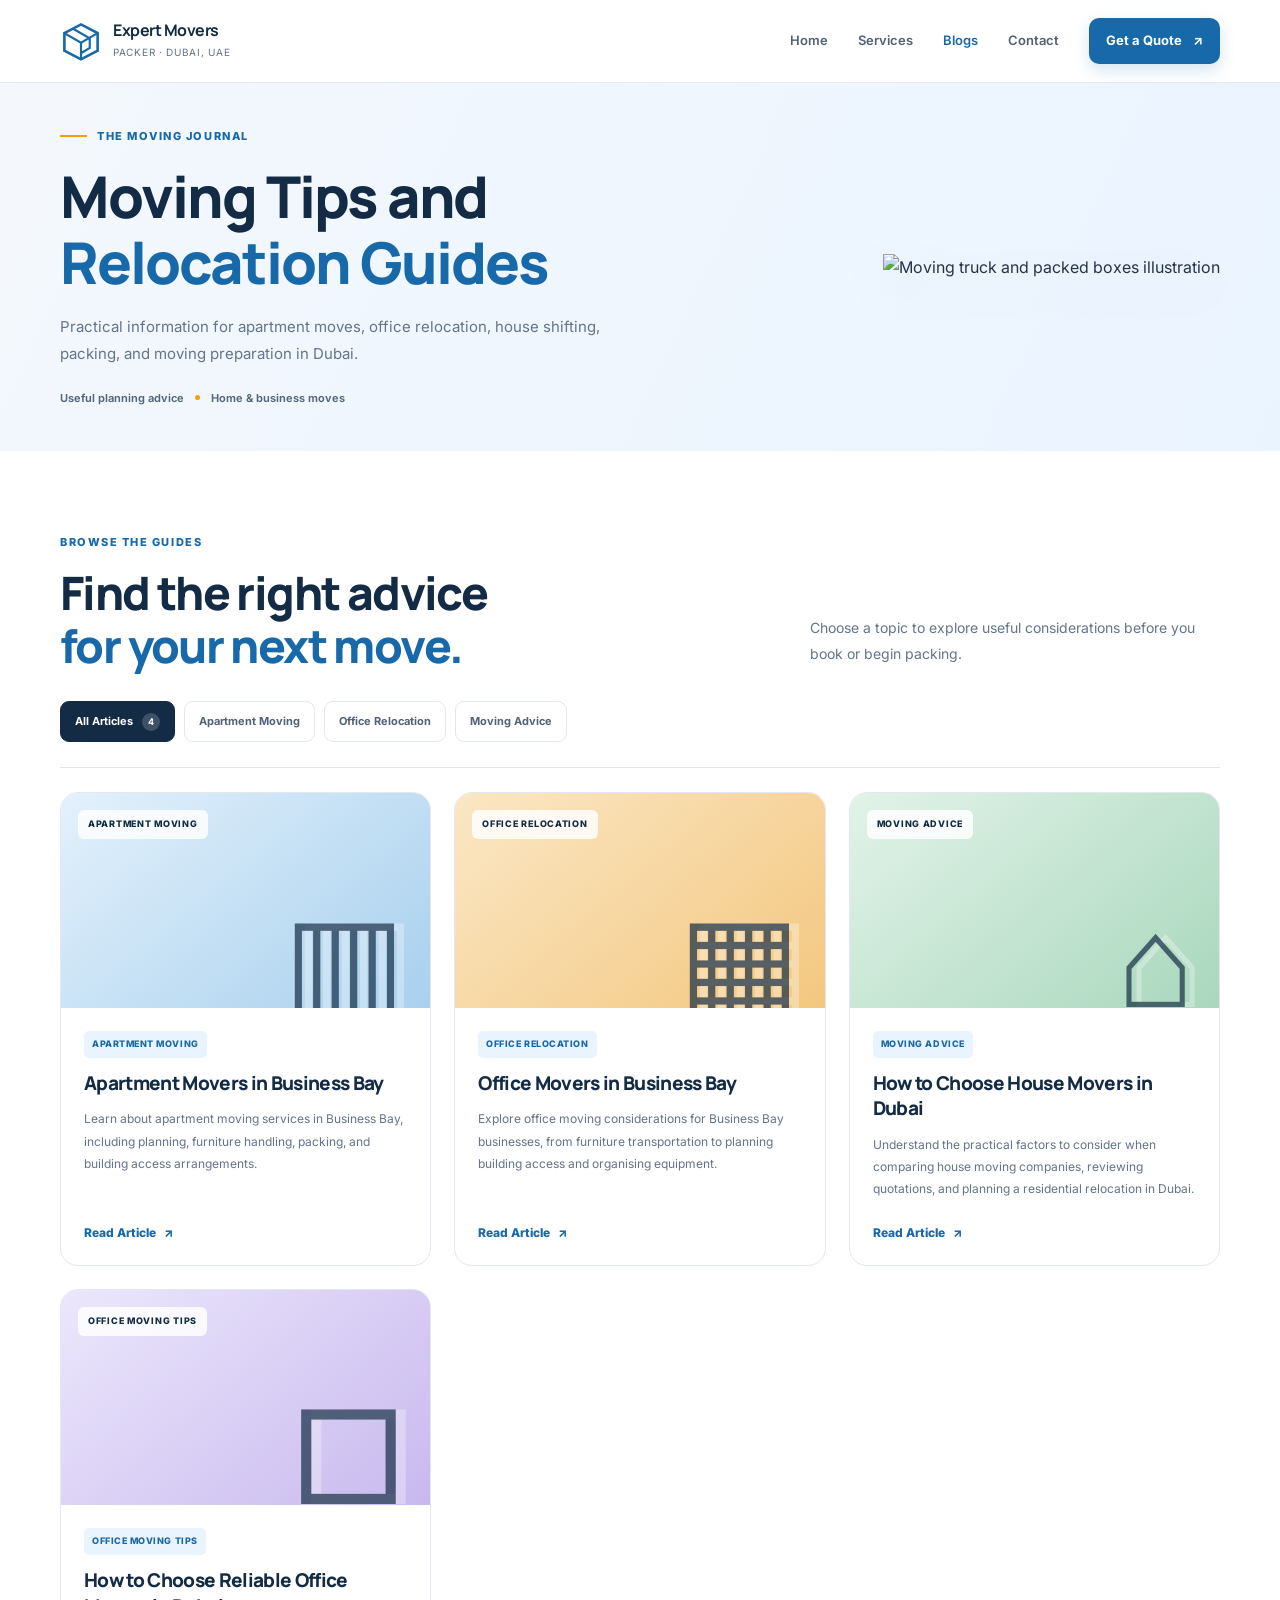
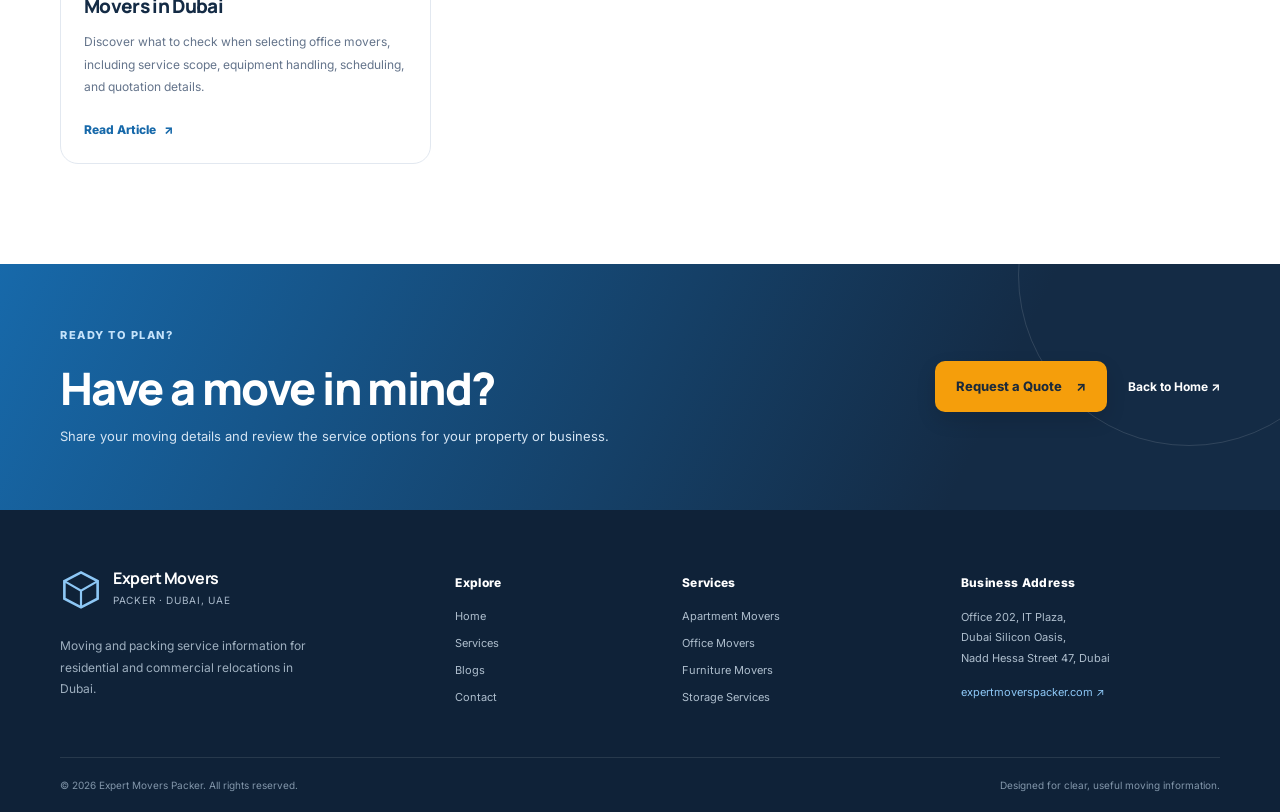
==== blogs.html @ 343cd15a "Add files via upload" ====
<!doctype html>
<html lang="en">
<head>
  <meta charset="utf-8">
  <meta name="viewport" content="width=device-width, initial-scale=1">
  <meta name="description" content="Read moving tips and relocation guides from Expert Movers Packer, covering apartment moves, office relocation, house movers, and planning in Dubai.">
  <meta name="theme-color" content="#142B45">
  <meta property="og:type" content="website">
  <meta property="og:title" content="Moving Tips and Relocation Guides | Expert Movers Packer">
  <meta property="og:description" content="Practical moving and relocation guides for homes, apartments, and offices in Dubai.">
  <title>Moving Tips and Relocation Guides | Expert Movers Packer</title>
  <link rel="stylesheet" href="style.css">
  <script src="script.js" defer></script>
</head>
<body>
  <a class="skip-link" href="#main">Skip to content</a>
  <header class="site-header"><div class="container header-inner">
    <a class="brand" href="index.html" aria-label="Expert Movers Packer home"><span class="brand-mark" aria-hidden="true"><svg viewBox="0 0 48 48"><path d="M5 15 24 5l19 10v20L24 45 5 35Z" fill="none" stroke="currentColor" stroke-width="3"/><path d="M5 15l19 11 19-11M24 26v19M15 10l19 11v11l-10 6" fill="none" stroke="currentColor" stroke-width="2.5"/></svg></span><span><strong>Expert Movers</strong><small>Packer · Dubai, UAE</small></span></a>
    <button class="menu-toggle" type="button" aria-expanded="false" aria-controls="primary-nav" aria-label="Open navigation"><span></span><span></span><span></span></button>
    <nav class="primary-nav" id="primary-nav" aria-label="Main navigation"><a href="index.html">Home</a><a href="index.html#services">Services</a><a class="active" href="blogs.html" aria-current="page">Blogs</a><a href="index.html#contact">Contact</a><a class="nav-cta" href="https://expertmoverspacker.com/movers-business-bay/">Get a Quote <span aria-hidden="true">↗</span></a></nav>
  </div></header>
  <main id="main">
    <section class="blog-hero"><div class="container blog-hero-inner"><div><p class="eyebrow"><span class="eyebrow-line"></span> THE MOVING JOURNAL</p><h1>Moving Tips and<br><span>Relocation Guides</span></h1><p>Practical information for apartment moves, office relocation, house shifting, packing, and moving preparation in Dubai.</p><div class="blog-hero-meta"><span>Useful planning advice</span><span class="meta-dot"></span><span>Home & business moves</span></div></div><div class="blog-hero-art"><img src="assets/moving-illustration.svg" alt="Moving truck and packed boxes illustration"></div></div></section>
    <section class="section-space blog-listing"><div class="container"><div class="section-heading split-heading blog-list-heading"><div><p class="eyebrow">BROWSE THE GUIDES</p><h2>Find the right advice<br><span>for your next move.</span></h2></div><p>Choose a topic to explore useful considerations before you book or begin packing.</p></div>
      <div class="filter-bar" role="group" aria-label="Filter articles by category"><button class="filter-button active" type="button" data-filter="all" aria-pressed="true">All Articles <span>4</span></button><button class="filter-button" type="button" data-filter="apartment" aria-pressed="false">Apartment Moving</button><button class="filter-button" type="button" data-filter="office" aria-pressed="false">Office Relocation</button><button class="filter-button" type="button" data-filter="advice" aria-pressed="false">Moving Advice</button></div>
      <div class="blog-grid" id="blog-grid">
        <article class="blog-card" data-category="apartment"><a class="blog-card-image image-apartment" href="https://expertmoverspacker.com/apartment-movers-in-business-bay/" aria-label="Read Apartment Movers in Business Bay"><span class="image-label">APARTMENT MOVING</span><span class="mini-building" aria-hidden="true">▥</span></a><div class="blog-card-body"><span class="category-label">Apartment Moving</span><h2><a href="https://expertmoverspacker.com/apartment-movers-in-business-bay/">Apartment Movers in Business Bay</a></h2><p>Learn about apartment moving services in Business Bay, including planning, furniture handling, packing, and building access arrangements.</p><a class="text-link" href="https://expertmoverspacker.com/apartment-movers-in-business-bay/">Read Article <span aria-hidden="true">↗</span></a></div></article>
        <article class="blog-card" data-category="office"><a class="blog-card-image image-office" href="https://expertmoverspacker.com/office-movers-in-business-bay/" aria-label="Read Office Movers in Business Bay"><span class="image-label">OFFICE RELOCATION</span><span class="mini-building" aria-hidden="true">▦</span></a><div class="blog-card-body"><span class="category-label">Office Relocation</span><h2><a href="https://expertmoverspacker.com/office-movers-in-business-bay/">Office Movers in Business Bay</a></h2><p>Explore office moving considerations for Business Bay businesses, from furniture transportation to planning building access and organising equipment.</p><a class="text-link" href="https://expertmoverspacker.com/office-movers-in-business-bay/">Read Article <span aria-hidden="true">↗</span></a></div></article>
        <article class="blog-card" data-category="advice"><a class="blog-card-image image-house" href="https://expertmoverspacker.com/how-to-choose-house-movers-in-dubai/" aria-label="Read How to Choose House Movers in Dubai"><span class="image-label">MOVING ADVICE</span><span class="mini-building" aria-hidden="true">⌂</span></a><div class="blog-card-body"><span class="category-label">Moving Advice</span><h2><a href="https://expertmoverspacker.com/how-to-choose-house-movers-in-dubai/">How to Choose House Movers in Dubai</a></h2><p>Understand the practical factors to consider when comparing house moving companies, reviewing quotations, and planning a residential relocation in Dubai.</p><a class="text-link" href="https://expertmoverspacker.com/how-to-choose-house-movers-in-dubai/">Read Article <span aria-hidden="true">↗</span></a></div></article>
        <article class="blog-card" data-category="office"><a class="blog-card-image image-packing" href="https://expertmoverspacker.com/how-to-choose-reliable-office-movers-in-dubai/" aria-label="Read How to Choose Reliable Office Movers in Dubai"><span class="image-label">OFFICE MOVING TIPS</span><span class="mini-building" aria-hidden="true">□</span></a><div class="blog-card-body"><span class="category-label">Office Moving Tips</span><h2><a href="https://expertmoverspacker.com/how-to-choose-reliable-office-movers-in-dubai/">How to Choose Reliable Office Movers in Dubai</a></h2><p>Discover what to check when selecting office movers, including service scope, equipment handling, scheduling, and quotation details.</p><a class="text-link" href="https://expertmoverspacker.com/how-to-choose-reliable-office-movers-in-dubai/">Read Article <span aria-hidden="true">↗</span></a></div></article>
      </div>
      <p class="filter-empty" id="filter-empty" hidden>No articles are available in this category yet.</p>
    </div></section>
    <section class="cta-section"><div class="container cta-inner"><div><p class="eyebrow eyebrow-light">READY TO PLAN?</p><h2>Have a move in mind?</h2><p>Share your moving details and review the service options for your property or business.</p></div><div class="cta-actions"><a class="button button-orange" href="https://expertmoverspacker.com/movers-business-bay/">Request a Quote <span aria-hidden="true">↗</span></a><a class="cta-secondary-link" href="index.html">Back to Home <span aria-hidden="true">↗</span></a></div></div></section>
  </main>
  <footer class="site-footer"><div class="container footer-grid"><div class="footer-about"><a class="brand brand-footer" href="index.html"><span class="brand-mark" aria-hidden="true"><svg viewBox="0 0 48 48"><path d="M5 15 24 5l19 10v20L24 45 5 35Z" fill="none" stroke="currentColor" stroke-width="3"/><path d="M5 15l19 11 19-11M24 26v19" fill="none" stroke="currentColor" stroke-width="2.5"/></svg></span><span><strong>Expert Movers</strong><small>Packer · Dubai, UAE</small></span></a><p>Moving and packing service information for residential and commercial relocations in Dubai.</p></div><div><h2>Explore</h2><a href="index.html">Home</a><a href="index.html#services">Services</a><a href="blogs.html" aria-current="page">Blogs</a><a href="index.html#contact">Contact</a></div><div><h2>Services</h2><a href="https://expertmoverspacker.com/apartment-movers-in-business-bay/">Apartment Movers</a><a href="https://expertmoverspacker.com/office-movers-in-business-bay/">Office Movers</a><a href="https://expertmoverspacker.com/furniture-movers-dubai/">Furniture Movers</a><a href="https://expertmoverspacker.com/storage-services-dubai/">Storage Services</a></div><div><h2>Business Address</h2><address>Office 202, IT Plaza,<br>Dubai Silicon Oasis,<br>Nadd Hessa Street 47, Dubai</address><a class="footer-main-link" href="https://expertmoverspacker.com/">expertmoverspacker.com ↗</a></div></div><div class="container footer-bottom"><span>© <span id="current-year">2026</span> Expert Movers Packer. All rights reserved.</span><span>Designed for clear, useful moving information.</span></div></footer>
</body>
</html>
---- style.css ----
@import url('https://fonts.googleapis.com/css2?family=Inter:wght@400;500;600;700;800&family=Manrope:wght@400;500;600;700;800&display=swap');
:root{--navy:#142B45;--blue:#1769AA;--orange:#F59E0B;--white:#fff;--light:#F5F8FC;--text:#253347;--muted:#64748B;--border:#E2E8F0;--shadow:0 18px 48px rgba(20,43,69,.08);--radius:20px;--font:'Inter',Arial,sans-serif;--display:'Manrope','Inter',Arial,sans-serif}
*{box-sizing:border-box}html{scroll-behavior:smooth;scroll-padding-top:95px}body{margin:0;color:var(--text);font-family:var(--font);font-size:16px;line-height:1.65;-webkit-font-smoothing:antialiased}body.menu-open{overflow:hidden}a{color:inherit;text-decoration:none}button{font:inherit}img,svg{max-width:100%;display:block}p,h1,h2,h3{margin-top:0}h1,h2,h3{font-family:var(--display);color:var(--navy);line-height:1.15;letter-spacing:-.035em}h1{font-size:clamp(2.65rem,5.2vw,4.7rem);font-weight:800;margin-bottom:22px}h2{font-size:clamp(2rem,3.6vw,3.1rem);font-weight:800;margin-bottom:18px}h3{font-size:1.25rem;font-weight:750;margin-bottom:12px}.container{width:min(1160px,calc(100% - 48px));margin-inline:auto}.section-space{padding:100px 0}.skip-link{position:absolute;top:-50px;left:16px;background:var(--navy);color:#fff;padding:10px 14px;border-radius:8px;z-index:1000}.skip-link:focus{top:12px}.site-header{position:sticky;top:0;z-index:100;background:rgba(255,255,255,.96);backdrop-filter:blur(14px);border-bottom:1px solid rgba(226,232,240,.9)}.header-inner{height:82px;display:flex;align-items:center;justify-content:space-between;gap:30px}.brand{display:inline-flex;align-items:center;gap:11px;flex-shrink:0}.brand-mark{width:42px;height:42px;display:grid;place-items:center;color:var(--blue)}.brand-mark svg{width:100%;height:100%}.brand strong,.brand small{display:block}.brand strong{font-family:var(--display);font-size:16px;line-height:1.2;letter-spacing:-.03em;color:var(--navy)}.brand small{font-size:10px;color:var(--muted);letter-spacing:.07em;text-transform:uppercase;margin-top:4px}.primary-nav{display:flex;align-items:center;gap:30px}.primary-nav>a:not(.nav-cta){font-size:13px;font-weight:600;color:#526176;transition:color .2s}.primary-nav>a:hover,.primary-nav>a.active{color:var(--blue)}.nav-cta{background:var(--blue);color:#fff;padding:12px 17px;border-radius:10px;font-size:13px;font-weight:700;box-shadow:0 6px 16px rgba(23,105,170,.18);transition:transform .2s,background .2s}.nav-cta:hover{background:var(--navy);transform:translateY(-2px)}.nav-cta span,.button span,.text-link span{margin-left:8px}.menu-toggle{display:none;border:1px solid var(--border);background:#fff;border-radius:10px;width:44px;height:42px;padding:10px;cursor:pointer}.menu-toggle span{display:block;width:21px;height:2px;margin:4px auto;background:var(--navy);transition:transform .2s,opacity .2s}
.hero{padding-top:80px;padding-bottom:76px;background:radial-gradient(ellipse at 86% 25%,rgba(23,105,170,.08),transparent 36%),linear-gradient(180deg,#fff 0%,#F8FBFF 100%);overflow:hidden}.hero-grid{display:grid;grid-template-columns:1.05fr .95fr;align-items:center;gap:65px}.eyebrow{font-size:11px;letter-spacing:.14em;font-weight:800;color:var(--blue);margin-bottom:18px;display:flex;align-items:center;gap:10px}.eyebrow-line{width:27px;height:2px;background:var(--orange);display:inline-block}.hero h1 span,.section-heading h2 span,.why-intro h2 span,.blog-hero h1 span{color:var(--blue)}.hero-lead{max-width:555px;color:var(--muted);font-size:17px;line-height:1.8;margin-bottom:28px}.hero-actions{display:flex;flex-wrap:wrap;gap:12px}.button{display:inline-flex;align-items:center;justify-content:center;gap:6px;padding:14px 20px;border-radius:10px;font-size:13px;font-weight:750;transition:transform .2s,box-shadow .2s,background .2s;border:1px solid transparent;min-height:49px}.button:hover{transform:translateY(-2px)}.button-primary{background:var(--blue);color:#fff;box-shadow:0 8px 18px rgba(23,105,170,.2)}.button-primary:hover{background:var(--navy)}.button-secondary{background:#fff;border-color:var(--border);color:var(--navy)}.button-secondary:hover{border-color:#AFC9E4;box-shadow:var(--shadow)}.hero-proof{display:flex;gap:22px;margin-top:43px;flex-wrap:wrap}.hero-proof>div{display:flex;align-items:center;gap:10px}.proof-icon{width:38px;height:38px;border-radius:11px;background:#EAF4FF;color:var(--blue);display:grid;place-items:center;font-size:20px}.hero-proof strong,.hero-proof small{display:block}.hero-proof strong{font-size:11px;color:var(--navy)}.hero-proof small{font-size:10px;color:var(--muted);margin-top:2px}.hero-art-wrap{position:relative;min-width:0;padding:14px 4px 20px 12px}.hero-art-card{background:#fff;padding:14px;border:1px solid #E8EFF7;border-radius:28px;box-shadow:0 28px 70px rgba(20,43,69,.12);transform:rotate(1deg)}.hero-art-card>img{width:100%;border-radius:18px}.art-note{display:flex;align-items:center;gap:12px;padding:16px 14px 9px}.note-check{width:34px;height:34px;display:grid;place-items:center;background:#E7F7EF;color:#27865C;border-radius:50%;font-weight:800}.art-note strong,.art-note small{display:block}.art-note strong{font-size:12px;color:var(--navy)}.art-note small{font-size:11px;color:var(--muted);margin-top:3px}.floating-tag{position:absolute;z-index:2;background:#fff;border:1px solid var(--border);border-radius:12px;padding:11px 14px;box-shadow:0 12px 30px rgba(20,43,69,.12);font-size:11px;font-weight:700;color:var(--navy);display:flex;align-items:center;gap:8px}.tag-top{top:42px;right:-12px}.tag-bottom{bottom:55px;left:-15px}.tag-dot{width:8px;height:8px;border-radius:50%;background:#38A878}.tag-symbol{background:#FFF1D6;color:#B86A00;width:22px;height:22px;display:grid;place-items:center;border-radius:6px}.trust-strip{border-block:1px solid var(--border);background:#fff}.trust-grid{display:grid;grid-template-columns:repeat(4,1fr);padding:19px 0;gap:15px}.trust-grid p{margin:0;display:flex;align-items:center;gap:10px;font-size:12px;font-weight:650;color:var(--navy)}.trust-grid p span{font-size:10px;color:var(--blue);font-weight:800;letter-spacing:.08em}
.section-heading{margin-bottom:40px}.split-heading{display:flex;align-items:flex-end;justify-content:space-between;gap:50px}.section-heading .eyebrow{margin-bottom:15px}.section-heading h2{margin-bottom:0}.section-heading>p,.split-heading>p{max-width:410px;color:var(--muted);font-size:14px;line-height:1.85;margin-bottom:5px}.service-grid{display:grid;grid-template-columns:repeat(3,minmax(0,1fr));gap:20px}.service-card{padding:28px 26px 25px;border:1px solid var(--border);border-radius:var(--radius);background:#fff;min-height:272px;transition:transform .25s,border-color .25s,box-shadow .25s}.service-card:hover{transform:translateY(-5px);border-color:#BBD5EC;box-shadow:var(--shadow)}.card-icon{width:49px;height:49px;border-radius:14px;display:grid;place-items:center;font-size:25px;margin-bottom:25px;font-weight:700}.icon-blue{background:#E7F2FC;color:#1769AA}.icon-orange{background:#FFF3DC;color:#C67B06}.icon-purple{background:#F0EAFE;color:#7254B8}.icon-green{background:#E3F6EF;color:#21845E}.service-card h3{font-size:18px;margin-bottom:11px}.service-card p{color:var(--muted);font-size:13px;line-height:1.8;margin-bottom:19px}.text-link{display:inline-flex;align-items:center;color:var(--blue);font-size:12px;font-weight:800;transition:color .2s}.text-link:hover{color:var(--navy)}.why-section{background:var(--navy);color:#fff;position:relative;overflow:hidden}.why-section:before{content:"";position:absolute;width:500px;height:500px;border:1px solid rgba(255,255,255,.07);border-radius:50%;right:-160px;top:-220px}.why-grid{display:grid;grid-template-columns:.82fr 1.18fr;gap:75px;align-items:center;position:relative}.why-intro .eyebrow{color:#A8D3F6}.why-intro h2{color:#fff}.why-intro h2 span{color:#86C4F4}.why-intro>p:not(.eyebrow){font-size:14px;color:#CBD6E3;line-height:1.9;margin:22px 0 27px;max-width:400px}.button-light{background:#fff;color:var(--navy)}.button-light:hover{background:#EAF4FF}.benefit-grid{display:grid;grid-template-columns:repeat(2,minmax(0,1fr));gap:15px}.benefit-card{padding:24px 23px;background:rgba(255,255,255,.06);border:1px solid rgba(255,255,255,.12);border-radius:16px;min-height:190px}.benefit-number{display:inline-block;color:#F6B948;font-size:11px;font-weight:800;letter-spacing:.12em;margin-bottom:20px}.benefit-card h3{color:#fff;font-size:16px;letter-spacing:-.02em}.benefit-card p{color:#C2D0DF;font-size:12px;line-height:1.8;margin-bottom:0}.centered-heading{text-align:center}.centered-heading .eyebrow{justify-content:center}.centered-heading>p:last-child{margin:15px auto 0}.process-grid{display:grid;grid-template-columns:repeat(4,1fr);gap:25px;position:relative}.process-grid:before{content:"";position:absolute;top:23px;left:10%;right:10%;border-top:1px dashed #C9D8E8}.process-step{position:relative;padding-top:60px}.step-number{position:absolute;top:0;left:0;width:46px;height:46px;border-radius:50%;background:#EAF4FF;color:var(--blue);border:5px solid #fff;box-shadow:0 0 0 1px #D7E7F6;display:grid;place-items:center;font-size:11px;font-weight:800;z-index:1}.process-step h3{font-size:16px}.process-step p{font-size:12px;color:var(--muted);line-height:1.8;margin-bottom:0}.blog-preview{background:var(--light)}.all-articles{margin-bottom:9px}.preview-grid{display:grid;grid-template-columns:repeat(3,minmax(0,1fr));gap:22px}.preview-card{background:#fff;border:1px solid var(--border);border-radius:18px;overflow:hidden;transition:transform .25s,box-shadow .25s}.preview-card:hover{transform:translateY(-4px);box-shadow:var(--shadow)}.preview-image,.blog-card-image{position:relative;display:block;overflow:hidden;min-height:190px;aspect-ratio:1.65;background:#DCEBFA}.image-apartment{background:linear-gradient(140deg,#E3F1FC,#A8D0ED)}.image-office{background:linear-gradient(140deg,#FBE7C5,#F3C77F)}.image-house{background:linear-gradient(140deg,#E2F3E8,#A9D7BD)}.image-packing{background:linear-gradient(140deg,#ECE7FC,#C8B9EE)}.image-label{position:absolute;top:17px;left:17px;background:rgba(255,255,255,.84);color:var(--navy);font-size:9px;font-weight:800;letter-spacing:.08em;padding:7px 10px;border-radius:6px}.mini-building{position:absolute;right:24px;bottom:-17px;color:rgba(20,43,69,.7);font-size:130px;font-weight:400;line-height:1;text-shadow:10px 0 rgba(255,255,255,.3)}.preview-content{padding:22px 23px 24px}.preview-content h3{font-size:17px;line-height:1.35}.preview-content h3 a:hover,.blog-card h2 a:hover{color:var(--blue)}.preview-content p{font-size:12px;color:var(--muted);line-height:1.8;margin-bottom:17px}.cta-section{background:linear-gradient(115deg,#1769AA 0%,#142B45 76%);padding:62px 0;color:#fff;position:relative;overflow:hidden}.cta-section:after{content:"";position:absolute;width:340px;height:340px;border:1px solid rgba(255,255,255,.12);border-radius:50%;right:-80px;top:-160px}.cta-inner{display:flex;align-items:center;justify-content:space-between;gap:35px;position:relative;z-index:1}.eyebrow-light{color:#C4E2FA}.cta-inner h2{color:#fff;font-size:clamp(2rem,3.6vw,2.8rem);margin-bottom:13px}.cta-inner p:not(.eyebrow){color:#D4E4F3;font-size:13px;max-width:600px;margin-bottom:0}.cta-actions{display:flex;align-items:center;gap:21px;flex-wrap:wrap;flex-shrink:0}.button-orange{background:var(--orange);color:#1C2A3A;box-shadow:0 8px 20px rgba(0,0,0,.12)}.button-orange:hover{background:#FFBE3D}.cta-secondary-link{color:#fff;font-size:12px;font-weight:700}.site-footer{background:#0F2238;color:#D1DCE8;padding:58px 0 0}.footer-grid{display:grid;grid-template-columns:1.35fr .7fr .9fr 1fr;gap:45px;padding-bottom:45px}.brand-footer .brand-mark{color:#8DC7F5}.brand-footer strong{color:#fff}.brand-footer small{color:#A9B9CA}.footer-about>p{font-size:12px;color:#9EAFBF;line-height:1.8;max-width:265px;margin-top:18px}.footer-grid>div:not(:first-child){display:flex;flex-direction:column;align-items:flex-start;gap:9px}.footer-grid h2{font-family:var(--font);font-size:12px;letter-spacing:.03em;color:#fff;margin:8px 0 8px}.footer-grid a:not(.brand){font-size:11px;color:#AEBECD;transition:color .2s}.footer-grid a:hover{color:#fff}.footer-grid address{font-style:normal;font-size:11px;line-height:1.9;color:#AEBECD}.footer-grid .footer-main-link{margin-top:5px;color:#8DC7F5!important}.footer-bottom{border-top:1px solid rgba(255,255,255,.1);display:flex;justify-content:space-between;gap:15px;padding:19px 0;font-size:10px;color:#8296AA}
/* Blogs page */
.blog-hero{background:linear-gradient(115deg,#F4F8FD,#EAF4FF);overflow:hidden}.blog-hero-inner{min-height:360px;display:grid;grid-template-columns:1.1fr .9fr;align-items:center;gap:60px;padding-top:44px;padding-bottom:44px}.blog-hero h1{font-size:clamp(2.5rem,4.5vw,4rem);margin-bottom:17px}.blog-hero p:not(.eyebrow){color:var(--muted);max-width:570px;font-size:15px;line-height:1.8;margin-bottom:22px}.blog-hero-art{max-width:430px;justify-self:end}.blog-hero-art img{width:100%;filter:drop-shadow(0 16px 25px rgba(20,43,69,.09))}.blog-hero-meta{display:flex;align-items:center;gap:11px;color:#53667C;font-size:11px;font-weight:650}.meta-dot{width:5px;height:5px;background:var(--orange);border-radius:50%}.blog-listing{padding-top:82px}.blog-list-heading{margin-bottom:29px}.filter-bar{display:flex;align-items:center;gap:9px;flex-wrap:wrap;padding-bottom:25px;margin-bottom:8px;border-bottom:1px solid var(--border)}.filter-button{border:1px solid var(--border);background:#fff;color:#536176;border-radius:9px;padding:10px 14px;font-size:11px;font-weight:700;cursor:pointer;transition:background .2s,border-color .2s,color .2s}.filter-button:hover,.filter-button.active{background:var(--navy);border-color:var(--navy);color:#fff}.filter-button span{display:inline-grid;place-items:center;margin-left:6px;width:18px;height:18px;border-radius:50%;background:rgba(255,255,255,.18);font-size:9px}.blog-grid{display:grid;grid-template-columns:repeat(3,minmax(0,1fr));gap:23px;padding-top:16px}.blog-card{border:1px solid var(--border);border-radius:18px;overflow:hidden;background:#fff;display:flex;flex-direction:column;min-width:0;transition:transform .25s,box-shadow .25s,border-color .25s}.blog-card:hover{transform:translateY(-5px);box-shadow:var(--shadow);border-color:#BDD4E9}.blog-card-image{aspect-ratio:1.72;min-height:180px}.blog-card-body{padding:23px;display:flex;flex-direction:column;align-items:flex-start;flex:1}.category-label{display:inline-block;font-size:9px;font-weight:800;letter-spacing:.06em;text-transform:uppercase;color:var(--blue);background:#EAF4FF;border-radius:5px;padding:6px 8px;margin-bottom:13px}.blog-card h2{font-size:19px;line-height:1.35;margin-bottom:12px}.blog-card h2 a{transition:color .2s}.blog-card p{font-size:12px;line-height:1.85;color:var(--muted);margin-bottom:22px}.blog-card .text-link{margin-top:auto}.filter-empty{padding:24px;background:var(--light);border-radius:12px;color:var(--muted);font-size:14px}.blog-card[hidden]{display:none}
:focus-visible{outline:3px solid #F59E0B;outline-offset:4px;border-radius:4px}
@media(max-width:1024px){.container{width:min(100% - 40px,900px)}.primary-nav{gap:19px}.hero-grid{gap:35px}.hero-proof{gap:14px}.hero-proof>div{gap:7px}.proof-icon{width:32px;height:32px}.why-grid{gap:40px}.footer-grid{gap:25px}.service-card{padding:24px 22px}.blog-grid{grid-template-columns:repeat(2,minmax(0,1fr))}.blog-hero-inner{gap:25px}}
@media(max-width:760px){.container{width:calc(100% - 36px)}.section-space{padding:72px 0}.header-inner{height:72px}.brand-mark{width:37px;height:37px}.brand strong{font-size:14px}.menu-toggle{display:block;position:relative;z-index:102}.primary-nav{display:none;position:fixed;inset:72px 0 0;background:#fff;padding:25px 24px 35px;align-items:stretch;gap:0;flex-direction:column;z-index:101;overflow:auto}.primary-nav.is-open{display:flex}.primary-nav>a:not(.nav-cta){padding:16px 3px;border-bottom:1px solid var(--border);font-size:15px}.primary-nav .nav-cta{margin-top:22px;text-align:center;padding:15px}.menu-toggle[aria-expanded="true"] span:nth-child(1){transform:translateY(6px) rotate(45deg)}.menu-toggle[aria-expanded="true"] span:nth-child(2){opacity:0}.menu-toggle[aria-expanded="true"] span:nth-child(3){transform:translateY(-6px) rotate(-45deg)}.hero{padding-top:58px;padding-bottom:54px}.hero-grid{grid-template-columns:1fr;gap:42px}.hero-copy{max-width:620px}.hero h1{font-size:clamp(2.55rem,9vw,4rem)}.hero-lead{font-size:15px}.hero-art-wrap{max-width:530px;width:100%;margin-inline:auto;padding-inline:8px}.tag-top{right:-2px;top:25px}.tag-bottom{left:-2px;bottom:40px}.hero-proof{gap:17px;margin-top:30px}.hero-proof>div{min-width:135px}.trust-grid{grid-template-columns:repeat(2,1fr);gap:16px;padding:20px 0}.split-heading{align-items:flex-start;flex-direction:column;gap:20px}.section-heading>p,.split-heading>p{max-width:580px}.service-grid{grid-template-columns:repeat(2,minmax(0,1fr));gap:14px}.service-card{padding:22px 19px;min-height:unset}.card-icon{margin-bottom:20px}.why-grid{grid-template-columns:1fr;gap:36px}.why-intro>p:not(.eyebrow){max-width:580px}.benefit-card{min-height:160px;padding:21px}.process-grid{grid-template-columns:repeat(2,1fr);gap:28px 22px}.process-grid:before{display:none}.process-step{padding-top:56px}.preview-grid{grid-template-columns:repeat(2,minmax(0,1fr));gap:15px}.preview-image{min-height:155px}.preview-content{padding:19px}.preview-content h3{font-size:15px}.cta-inner{align-items:flex-start;flex-direction:column}.cta-actions{gap:18px}.footer-grid{grid-template-columns:repeat(2,minmax(0,1fr));gap:30px 24px}.blog-hero-inner{grid-template-columns:1fr;gap:12px;padding-top:60px;padding-bottom:48px}.blog-hero-art{width:min(330px,80%);justify-self:center}.blog-hero h1{font-size:clamp(2.45rem,8.5vw,3.5rem)}.blog-listing{padding-top:65px}.blog-list-heading{margin-bottom:24px}.blog-grid{grid-template-columns:repeat(2,minmax(0,1fr));gap:15px}.blog-card-body{padding:18px}.blog-card h2{font-size:17px}.blog-card p{font-size:11px}.blog-card-image{min-height:145px}}
@media(max-width:480px){.container{width:calc(100% - 32px)}.section-space{padding:60px 0}h2{font-size:2rem}.hero{padding-top:45px}.hero h1{font-size:2.55rem}.hero-lead{font-size:14px}.hero-actions{flex-direction:column;align-items:stretch}.hero-actions .button{width:100%}.hero-proof{display:grid;grid-template-columns:1fr 1fr;gap:17px 12px}.hero-proof>div{min-width:0}.floating-tag{font-size:9px;padding:9px 10px}.tag-top{right:-4px}.tag-bottom{left:-4px}.trust-grid p{font-size:10px;gap:7px}.service-grid{grid-template-columns:1fr}.service-card{padding:23px}.card-icon{margin-bottom:17px}.benefit-grid{grid-template-columns:1fr}.benefit-card{min-height:unset}.process-grid{grid-template-columns:1fr;gap:22px}.process-step{padding:5px 0 0 62px;min-height:50px}.step-number{top:0}.preview-grid{grid-template-columns:1fr}.preview-image{aspect-ratio:1.8}.preview-content h3{font-size:17px}.cta-section{padding:52px 0}.cta-actions{align-items:flex-start;flex-direction:column}.footer-grid{grid-template-columns:1fr 1fr;gap:27px 18px}.footer-about{grid-column:1/-1}.footer-bottom{flex-direction:column;gap:5px;font-size:9px}.blog-hero-inner{padding-top:46px}.blog-hero h1{font-size:2.5rem}.blog-hero p:not(.eyebrow){font-size:13px}.blog-hero-art{width:min(260px,80%)}.blog-grid{grid-template-columns:1fr;gap:18px}.blog-card-image{aspect-ratio:1.9;min-height:180px}.blog-card-body{padding:22px}.blog-card h2{font-size:19px}.blog-card p{font-size:12px}.filter-bar{gap:7px}.filter-button{padding:9px 10px;font-size:10px}}
@media(prefers-reduced-motion:reduce){*,*::before,*::after{scroll-behavior:auto!important;transition:none!important;animation:none!important}}
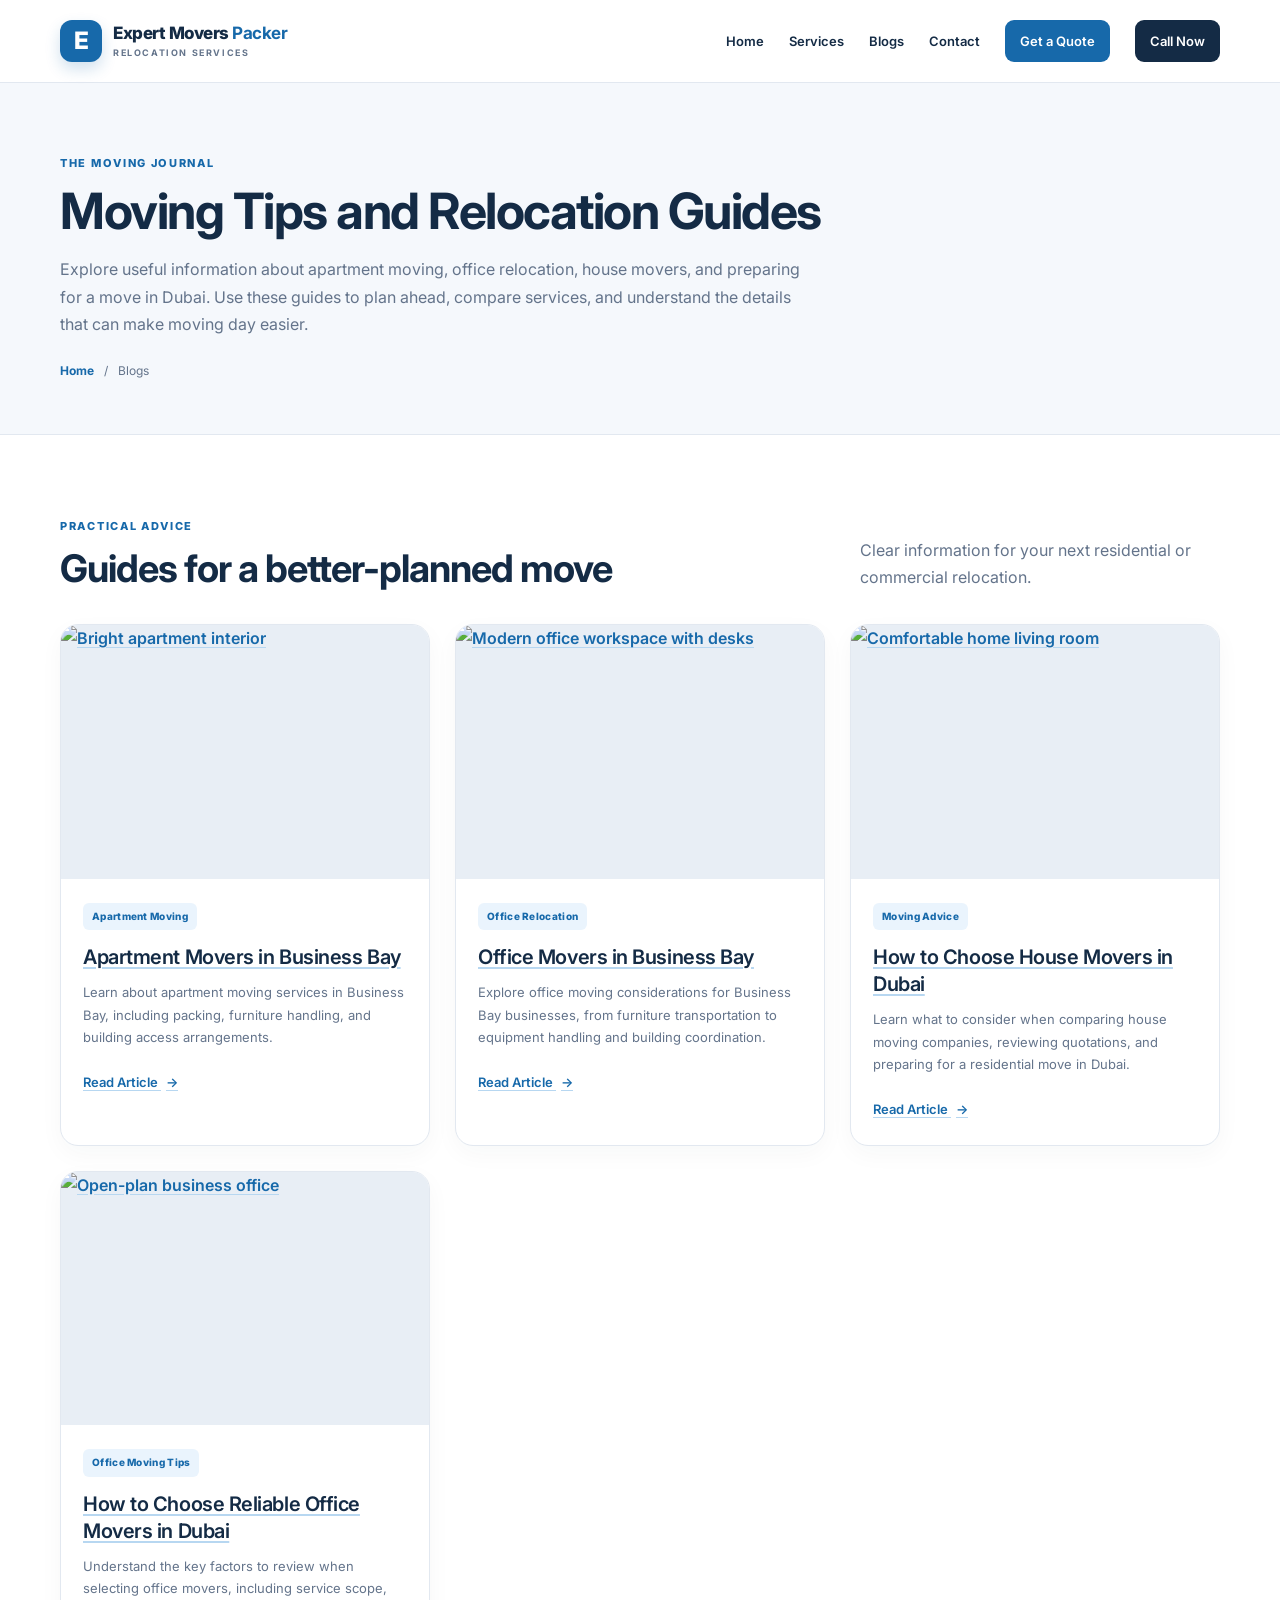
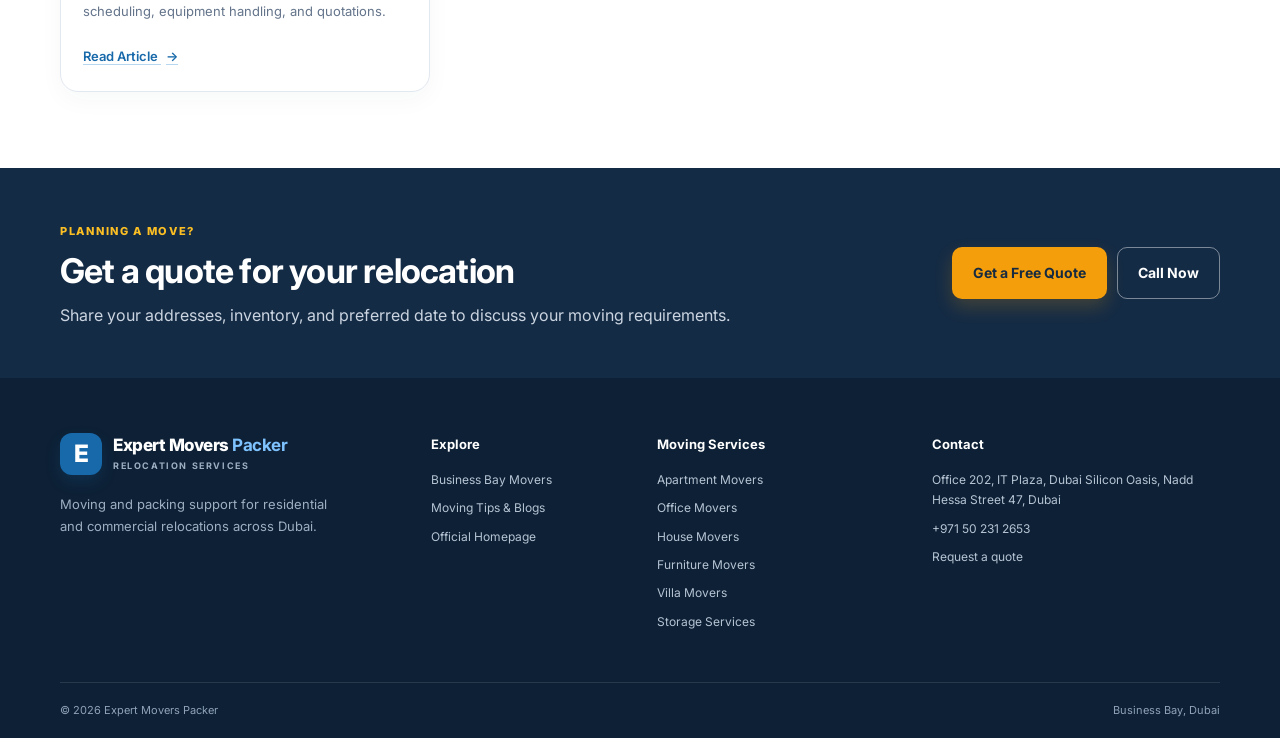
==== commit 4e90fcb3: "Add files via upload" ====
--- a/blogs.html
+++ b/blogs.html
@@ -1,38 +1,25 @@
 <!doctype html>
 <html lang="en">
 <head>
-  <meta charset="utf-8">
-  <meta name="viewport" content="width=device-width, initial-scale=1">
-  <meta name="description" content="Read moving tips and relocation guides from Expert Movers Packer, covering apartment moves, office relocation, house movers, and planning in Dubai.">
-  <meta name="theme-color" content="#142B45">
-  <meta property="og:type" content="website">
-  <meta property="og:title" content="Moving Tips and Relocation Guides | Expert Movers Packer">
-  <meta property="og:description" content="Practical moving and relocation guides for homes, apartments, and offices in Dubai.">
-  <title>Moving Tips and Relocation Guides | Expert Movers Packer</title>
-  <link rel="stylesheet" href="style.css">
-  <script src="script.js" defer></script>
+<meta charset="utf-8">
+<meta name="viewport" content="width=device-width, initial-scale=1">
+<title>Moving Tips and Relocation Guides | Expert Movers Packer</title>
+<meta name="description" content="Read practical moving tips and relocation guides for apartment moves, office relocation, house shifting, and moving preparation in Dubai.">
+<meta name="theme-color" content="#142B45">
+<link rel="stylesheet" href="style.css">
+<script src="script.js" defer></script>
 </head>
 <body>
-  <a class="skip-link" href="#main">Skip to content</a>
-  <header class="site-header"><div class="container header-inner">
-    <a class="brand" href="index.html" aria-label="Expert Movers Packer home"><span class="brand-mark" aria-hidden="true"><svg viewBox="0 0 48 48"><path d="M5 15 24 5l19 10v20L24 45 5 35Z" fill="none" stroke="currentColor" stroke-width="3"/><path d="M5 15l19 11 19-11M24 26v19M15 10l19 11v11l-10 6" fill="none" stroke="currentColor" stroke-width="2.5"/></svg></span><span><strong>Expert Movers</strong><small>Packer · Dubai, UAE</small></span></a>
-    <button class="menu-toggle" type="button" aria-expanded="false" aria-controls="primary-nav" aria-label="Open navigation"><span></span><span></span><span></span></button>
-    <nav class="primary-nav" id="primary-nav" aria-label="Main navigation"><a href="index.html">Home</a><a href="index.html#services">Services</a><a class="active" href="blogs.html" aria-current="page">Blogs</a><a href="index.html#contact">Contact</a><a class="nav-cta" href="https://expertmoverspacker.com/movers-business-bay/">Get a Quote <span aria-hidden="true">↗</span></a></nav>
-  </div></header>
-  <main id="main">
-    <section class="blog-hero"><div class="container blog-hero-inner"><div><p class="eyebrow"><span class="eyebrow-line"></span> THE MOVING JOURNAL</p><h1>Moving Tips and<br><span>Relocation Guides</span></h1><p>Practical information for apartment moves, office relocation, house shifting, packing, and moving preparation in Dubai.</p><div class="blog-hero-meta"><span>Useful planning advice</span><span class="meta-dot"></span><span>Home & business moves</span></div></div><div class="blog-hero-art"><img src="assets/moving-illustration.svg" alt="Moving truck and packed boxes illustration"></div></div></section>
-    <section class="section-space blog-listing"><div class="container"><div class="section-heading split-heading blog-list-heading"><div><p class="eyebrow">BROWSE THE GUIDES</p><h2>Find the right advice<br><span>for your next move.</span></h2></div><p>Choose a topic to explore useful considerations before you book or begin packing.</p></div>
-      <div class="filter-bar" role="group" aria-label="Filter articles by category"><button class="filter-button active" type="button" data-filter="all" aria-pressed="true">All Articles <span>4</span></button><button class="filter-button" type="button" data-filter="apartment" aria-pressed="false">Apartment Moving</button><button class="filter-button" type="button" data-filter="office" aria-pressed="false">Office Relocation</button><button class="filter-button" type="button" data-filter="advice" aria-pressed="false">Moving Advice</button></div>
-      <div class="blog-grid" id="blog-grid">
-        <article class="blog-card" data-category="apartment"><a class="blog-card-image image-apartment" href="https://expertmoverspacker.com/apartment-movers-in-business-bay/" aria-label="Read Apartment Movers in Business Bay"><span class="image-label">APARTMENT MOVING</span><span class="mini-building" aria-hidden="true">▥</span></a><div class="blog-card-body"><span class="category-label">Apartment Moving</span><h2><a href="https://expertmoverspacker.com/apartment-movers-in-business-bay/">Apartment Movers in Business Bay</a></h2><p>Learn about apartment moving services in Business Bay, including planning, furniture handling, packing, and building access arrangements.</p><a class="text-link" href="https://expertmoverspacker.com/apartment-movers-in-business-bay/">Read Article <span aria-hidden="true">↗</span></a></div></article>
-        <article class="blog-card" data-category="office"><a class="blog-card-image image-office" href="https://expertmoverspacker.com/office-movers-in-business-bay/" aria-label="Read Office Movers in Business Bay"><span class="image-label">OFFICE RELOCATION</span><span class="mini-building" aria-hidden="true">▦</span></a><div class="blog-card-body"><span class="category-label">Office Relocation</span><h2><a href="https://expertmoverspacker.com/office-movers-in-business-bay/">Office Movers in Business Bay</a></h2><p>Explore office moving considerations for Business Bay businesses, from furniture transportation to planning building access and organising equipment.</p><a class="text-link" href="https://expertmoverspacker.com/office-movers-in-business-bay/">Read Article <span aria-hidden="true">↗</span></a></div></article>
-        <article class="blog-card" data-category="advice"><a class="blog-card-image image-house" href="https://expertmoverspacker.com/how-to-choose-house-movers-in-dubai/" aria-label="Read How to Choose House Movers in Dubai"><span class="image-label">MOVING ADVICE</span><span class="mini-building" aria-hidden="true">⌂</span></a><div class="blog-card-body"><span class="category-label">Moving Advice</span><h2><a href="https://expertmoverspacker.com/how-to-choose-house-movers-in-dubai/">How to Choose House Movers in Dubai</a></h2><p>Understand the practical factors to consider when comparing house moving companies, reviewing quotations, and planning a residential relocation in Dubai.</p><a class="text-link" href="https://expertmoverspacker.com/how-to-choose-house-movers-in-dubai/">Read Article <span aria-hidden="true">↗</span></a></div></article>
-        <article class="blog-card" data-category="office"><a class="blog-card-image image-packing" href="https://expertmoverspacker.com/how-to-choose-reliable-office-movers-in-dubai/" aria-label="Read How to Choose Reliable Office Movers in Dubai"><span class="image-label">OFFICE MOVING TIPS</span><span class="mini-building" aria-hidden="true">□</span></a><div class="blog-card-body"><span class="category-label">Office Moving Tips</span><h2><a href="https://expertmoverspacker.com/how-to-choose-reliable-office-movers-in-dubai/">How to Choose Reliable Office Movers in Dubai</a></h2><p>Discover what to check when selecting office movers, including service scope, equipment handling, scheduling, and quotation details.</p><a class="text-link" href="https://expertmoverspacker.com/how-to-choose-reliable-office-movers-in-dubai/">Read Article <span aria-hidden="true">↗</span></a></div></article>
-      </div>
-      <p class="filter-empty" id="filter-empty" hidden>No articles are available in this category yet.</p>
-    </div></section>
-    <section class="cta-section"><div class="container cta-inner"><div><p class="eyebrow eyebrow-light">READY TO PLAN?</p><h2>Have a move in mind?</h2><p>Share your moving details and review the service options for your property or business.</p></div><div class="cta-actions"><a class="button button-orange" href="https://expertmoverspacker.com/movers-business-bay/">Request a Quote <span aria-hidden="true">↗</span></a><a class="cta-secondary-link" href="index.html">Back to Home <span aria-hidden="true">↗</span></a></div></div></section>
-  </main>
-  <footer class="site-footer"><div class="container footer-grid"><div class="footer-about"><a class="brand brand-footer" href="index.html"><span class="brand-mark" aria-hidden="true"><svg viewBox="0 0 48 48"><path d="M5 15 24 5l19 10v20L24 45 5 35Z" fill="none" stroke="currentColor" stroke-width="3"/><path d="M5 15l19 11 19-11M24 26v19" fill="none" stroke="currentColor" stroke-width="2.5"/></svg></span><span><strong>Expert Movers</strong><small>Packer · Dubai, UAE</small></span></a><p>Moving and packing service information for residential and commercial relocations in Dubai.</p></div><div><h2>Explore</h2><a href="index.html">Home</a><a href="index.html#services">Services</a><a href="blogs.html" aria-current="page">Blogs</a><a href="index.html#contact">Contact</a></div><div><h2>Services</h2><a href="https://expertmoverspacker.com/apartment-movers-in-business-bay/">Apartment Movers</a><a href="https://expertmoverspacker.com/office-movers-in-business-bay/">Office Movers</a><a href="https://expertmoverspacker.com/furniture-movers-dubai/">Furniture Movers</a><a href="https://expertmoverspacker.com/storage-services-dubai/">Storage Services</a></div><div><h2>Business Address</h2><address>Office 202, IT Plaza,<br>Dubai Silicon Oasis,<br>Nadd Hessa Street 47, Dubai</address><a class="footer-main-link" href="https://expertmoverspacker.com/">expertmoverspacker.com ↗</a></div></div><div class="container footer-bottom"><span>© <span id="current-year">2026</span> Expert Movers Packer. All rights reserved.</span><span>Designed for clear, useful moving information.</span></div></footer>
-</body>
-</html>
+<header class="site-header"><div class="container nav-wrap"><a class="brand" href="index.html" aria-label="Expert Movers Packer home"><span class="brand-mark">E</span><span>Expert Movers <b>Packer</b><small>RELOCATION SERVICES</small></span></a><button class="menu-toggle" aria-expanded="false" aria-controls="primary-nav" aria-label="Open navigation"><span></span><span></span><span></span></button><nav id="primary-nav" class="primary-nav"><a href="index.html">Home</a><a href="index.html#services">Services</a><a href="blogs.html">Blogs</a><a href="index.html#contact">Contact</a><a class="nav-quote" href="index.html#contact">Get a Quote</a><a class="nav-call" href="tel:+971502312653">Call Now</a></nav></div></header>
+<main>
+<section class="page-hero"><div class="container"><span class="eyebrow">THE MOVING JOURNAL</span><h1>Moving Tips and Relocation Guides</h1><p>Explore useful information about apartment moving, office relocation, house movers, and preparing for a move in Dubai. Use these guides to plan ahead, compare services, and understand the details that can make moving day easier.</p><div class="breadcrumbs"><a href="index.html">Home</a><span>/</span><span>Blogs</span></div></div></section>
+<section class="section"><div class="container"><div class="section-heading"><div><span class="eyebrow">PRACTICAL ADVICE</span><h2>Guides for a better-planned move</h2></div><p>Clear information for your next residential or commercial relocation.</p></div><div class="blog-grid">
+<article class="blog-card"><a class="blog-image" href="https://expertmoverspacker.com/apartment-movers-in-business-bay/"><img src="https://images.unsplash.com/photo-1600607687939-ce8a6c25118c?auto=format&fit=crop&w=900&q=80" alt="Bright apartment interior" width="900" height="620" loading="lazy"></a><div class="blog-body"><span class="category">Apartment Moving</span><h2><a href="https://expertmoverspacker.com/apartment-movers-in-business-bay/">Apartment Movers in Business Bay</a></h2><p>Learn about apartment moving services in Business Bay, including packing, furniture handling, and building access arrangements.</p><a class="read-link" href="https://expertmoverspacker.com/apartment-movers-in-business-bay/">Read Article <span aria-hidden="true">→</span></a></div></article>
+<article class="blog-card"><a class="blog-image" href="https://expertmoverspacker.com/office-movers-in-business-bay/"><img src="https://images.unsplash.com/photo-1497366754035-f200968a6e72?auto=format&fit=crop&w=900&q=80" alt="Modern office workspace with desks" width="900" height="620" loading="lazy"></a><div class="blog-body"><span class="category">Office Relocation</span><h2><a href="https://expertmoverspacker.com/office-movers-in-business-bay/">Office Movers in Business Bay</a></h2><p>Explore office moving considerations for Business Bay businesses, from furniture transportation to equipment handling and building coordination.</p><a class="read-link" href="https://expertmoverspacker.com/office-movers-in-business-bay/">Read Article <span aria-hidden="true">→</span></a></div></article>
+<article class="blog-card"><a class="blog-image" href="https://expertmoverspacker.com/how-to-choose-house-movers-in-dubai/"><img src="https://images.unsplash.com/photo-1600566753086-00f18fb6b3ea?auto=format&fit=crop&w=900&q=80" alt="Comfortable home living room" width="900" height="620" loading="lazy"></a><div class="blog-body"><span class="category">Moving Advice</span><h2><a href="https://expertmoverspacker.com/how-to-choose-house-movers-in-dubai/">How to Choose House Movers in Dubai</a></h2><p>Learn what to consider when comparing house moving companies, reviewing quotations, and preparing for a residential move in Dubai.</p><a class="read-link" href="https://expertmoverspacker.com/how-to-choose-house-movers-in-dubai/">Read Article <span aria-hidden="true">→</span></a></div></article>
+<article class="blog-card"><a class="blog-image" href="https://expertmoverspacker.com/how-to-choose-reliable-office-movers-in-dubai/"><img src="https://images.unsplash.com/photo-1497366811353-6870744d04b2?auto=format&fit=crop&w=900&q=80" alt="Open-plan business office" width="900" height="620" loading="lazy"></a><div class="blog-body"><span class="category">Office Moving Tips</span><h2><a href="https://expertmoverspacker.com/how-to-choose-reliable-office-movers-in-dubai/">How to Choose Reliable Office Movers in Dubai</a></h2><p>Understand the key factors to review when selecting office movers, including service scope, scheduling, equipment handling, and quotations.</p><a class="read-link" href="https://expertmoverspacker.com/how-to-choose-reliable-office-movers-in-dubai/">Read Article <span aria-hidden="true">→</span></a></div></article>
+</div></div></section>
+<section class="cta-band"><div class="container cta-inner"><div><span class="eyebrow">PLANNING A MOVE?</span><h2>Get a quote for your relocation</h2><p>Share your addresses, inventory, and preferred date to discuss your moving requirements.</p></div><div class="cta-buttons"><a class="btn btn-primary" href="index.html#contact">Get a Free Quote</a><a class="btn btn-light-outline" href="tel:+971502312653">Call Now</a></div></div></section>
+</main>
+<footer class="site-footer"><div class="container footer-grid"><div class="footer-brand"><a class="brand brand-light" href="index.html"><span class="brand-mark">E</span><span>Expert Movers <b>Packer</b><small>RELOCATION SERVICES</small></span></a><p>Moving and packing support for residential and commercial relocations across Dubai.</p></div><div><h3>Explore</h3><a href="index.html">Business Bay Movers</a><a href="blogs.html">Moving Tips &amp; Blogs</a><a href="https://expertmoverspacker.com/">Official Homepage</a></div><div><h3>Moving Services</h3><a href="https://expertmoverspacker.com/apartment-movers-in-dubai/">Apartment Movers</a><a href="https://expertmoverspacker.com/office-movers-dubai/">Office Movers</a><a href="https://expertmoverspacker.com/house-movers-dubai/">House Movers</a><a href="https://expertmoverspacker.com/furniture-movers-dubai/">Furniture Movers</a><a href="https://expertmoverspacker.com/villa-movers-dubai/">Villa Movers</a><a href="https://expertmoverspacker.com/storage-services-dubai/">Storage Services</a></div><div><h3>Contact</h3><p>Office 202, IT Plaza, Dubai Silicon Oasis, Nadd Hessa Street 47, Dubai</p><a href="tel:+971502312653">+971 50 231 2653</a><a href="index.html#contact">Request a quote</a></div></div><div class="container footer-bottom"><span>© <span id="year"></span> Expert Movers Packer</span><span>Business Bay, Dubai</span></div></footer><a class="floating-call" href="tel:+971502312653" aria-label="Call Expert Movers Packer">☎</a>
+</body></html>
--- a/style.css
+++ b/style.css
@@ -1,12 +1,15 @@
-@import url('https://fonts.googleapis.com/css2?family=Inter:wght@400;500;600;700;800&family=Manrope:wght@400;500;600;700;800&display=swap');
-:root{--navy:#142B45;--blue:#1769AA;--orange:#F59E0B;--white:#fff;--light:#F5F8FC;--text:#253347;--muted:#64748B;--border:#E2E8F0;--shadow:0 18px 48px rgba(20,43,69,.08);--radius:20px;--font:'Inter',Arial,sans-serif;--display:'Manrope','Inter',Arial,sans-serif}
-*{box-sizing:border-box}html{scroll-behavior:smooth;scroll-padding-top:95px}body{margin:0;color:var(--text);font-family:var(--font);font-size:16px;line-height:1.65;-webkit-font-smoothing:antialiased}body.menu-open{overflow:hidden}a{color:inherit;text-decoration:none}button{font:inherit}img,svg{max-width:100%;display:block}p,h1,h2,h3{margin-top:0}h1,h2,h3{font-family:var(--display);color:var(--navy);line-height:1.15;letter-spacing:-.035em}h1{font-size:clamp(2.65rem,5.2vw,4.7rem);font-weight:800;margin-bottom:22px}h2{font-size:clamp(2rem,3.6vw,3.1rem);font-weight:800;margin-bottom:18px}h3{font-size:1.25rem;font-weight:750;margin-bottom:12px}.container{width:min(1160px,calc(100% - 48px));margin-inline:auto}.section-space{padding:100px 0}.skip-link{position:absolute;top:-50px;left:16px;background:var(--navy);color:#fff;padding:10px 14px;border-radius:8px;z-index:1000}.skip-link:focus{top:12px}.site-header{position:sticky;top:0;z-index:100;background:rgba(255,255,255,.96);backdrop-filter:blur(14px);border-bottom:1px solid rgba(226,232,240,.9)}.header-inner{height:82px;display:flex;align-items:center;justify-content:space-between;gap:30px}.brand{display:inline-flex;align-items:center;gap:11px;flex-shrink:0}.brand-mark{width:42px;height:42px;display:grid;place-items:center;color:var(--blue)}.brand-mark svg{width:100%;height:100%}.brand strong,.brand small{display:block}.brand strong{font-family:var(--display);font-size:16px;line-height:1.2;letter-spacing:-.03em;color:var(--navy)}.brand small{font-size:10px;color:var(--muted);letter-spacing:.07em;text-transform:uppercase;margin-top:4px}.primary-nav{display:flex;align-items:center;gap:30px}.primary-nav>a:not(.nav-cta){font-size:13px;font-weight:600;color:#526176;transition:color .2s}.primary-nav>a:hover,.primary-nav>a.active{color:var(--blue)}.nav-cta{background:var(--blue);color:#fff;padding:12px 17px;border-radius:10px;font-size:13px;font-weight:700;box-shadow:0 6px 16px rgba(23,105,170,.18);transition:transform .2s,background .2s}.nav-cta:hover{background:var(--navy);transform:translateY(-2px)}.nav-cta span,.button span,.text-link span{margin-left:8px}.menu-toggle{display:none;border:1px solid var(--border);background:#fff;border-radius:10px;width:44px;height:42px;padding:10px;cursor:pointer}.menu-toggle span{display:block;width:21px;height:2px;margin:4px auto;background:var(--navy);transition:transform .2s,opacity .2s}
-.hero{padding-top:80px;padding-bottom:76px;background:radial-gradient(ellipse at 86% 25%,rgba(23,105,170,.08),transparent 36%),linear-gradient(180deg,#fff 0%,#F8FBFF 100%);overflow:hidden}.hero-grid{display:grid;grid-template-columns:1.05fr .95fr;align-items:center;gap:65px}.eyebrow{font-size:11px;letter-spacing:.14em;font-weight:800;color:var(--blue);margin-bottom:18px;display:flex;align-items:center;gap:10px}.eyebrow-line{width:27px;height:2px;background:var(--orange);display:inline-block}.hero h1 span,.section-heading h2 span,.why-intro h2 span,.blog-hero h1 span{color:var(--blue)}.hero-lead{max-width:555px;color:var(--muted);font-size:17px;line-height:1.8;margin-bottom:28px}.hero-actions{display:flex;flex-wrap:wrap;gap:12px}.button{display:inline-flex;align-items:center;justify-content:center;gap:6px;padding:14px 20px;border-radius:10px;font-size:13px;font-weight:750;transition:transform .2s,box-shadow .2s,background .2s;border:1px solid transparent;min-height:49px}.button:hover{transform:translateY(-2px)}.button-primary{background:var(--blue);color:#fff;box-shadow:0 8px 18px rgba(23,105,170,.2)}.button-primary:hover{background:var(--navy)}.button-secondary{background:#fff;border-color:var(--border);color:var(--navy)}.button-secondary:hover{border-color:#AFC9E4;box-shadow:var(--shadow)}.hero-proof{display:flex;gap:22px;margin-top:43px;flex-wrap:wrap}.hero-proof>div{display:flex;align-items:center;gap:10px}.proof-icon{width:38px;height:38px;border-radius:11px;background:#EAF4FF;color:var(--blue);display:grid;place-items:center;font-size:20px}.hero-proof strong,.hero-proof small{display:block}.hero-proof strong{font-size:11px;color:var(--navy)}.hero-proof small{font-size:10px;color:var(--muted);margin-top:2px}.hero-art-wrap{position:relative;min-width:0;padding:14px 4px 20px 12px}.hero-art-card{background:#fff;padding:14px;border:1px solid #E8EFF7;border-radius:28px;box-shadow:0 28px 70px rgba(20,43,69,.12);transform:rotate(1deg)}.hero-art-card>img{width:100%;border-radius:18px}.art-note{display:flex;align-items:center;gap:12px;padding:16px 14px 9px}.note-check{width:34px;height:34px;display:grid;place-items:center;background:#E7F7EF;color:#27865C;border-radius:50%;font-weight:800}.art-note strong,.art-note small{display:block}.art-note strong{font-size:12px;color:var(--navy)}.art-note small{font-size:11px;color:var(--muted);margin-top:3px}.floating-tag{position:absolute;z-index:2;background:#fff;border:1px solid var(--border);border-radius:12px;padding:11px 14px;box-shadow:0 12px 30px rgba(20,43,69,.12);font-size:11px;font-weight:700;color:var(--navy);display:flex;align-items:center;gap:8px}.tag-top{top:42px;right:-12px}.tag-bottom{bottom:55px;left:-15px}.tag-dot{width:8px;height:8px;border-radius:50%;background:#38A878}.tag-symbol{background:#FFF1D6;color:#B86A00;width:22px;height:22px;display:grid;place-items:center;border-radius:6px}.trust-strip{border-block:1px solid var(--border);background:#fff}.trust-grid{display:grid;grid-template-columns:repeat(4,1fr);padding:19px 0;gap:15px}.trust-grid p{margin:0;display:flex;align-items:center;gap:10px;font-size:12px;font-weight:650;color:var(--navy)}.trust-grid p span{font-size:10px;color:var(--blue);font-weight:800;letter-spacing:.08em}
-.section-heading{margin-bottom:40px}.split-heading{display:flex;align-items:flex-end;justify-content:space-between;gap:50px}.section-heading .eyebrow{margin-bottom:15px}.section-heading h2{margin-bottom:0}.section-heading>p,.split-heading>p{max-width:410px;color:var(--muted);font-size:14px;line-height:1.85;margin-bottom:5px}.service-grid{display:grid;grid-template-columns:repeat(3,minmax(0,1fr));gap:20px}.service-card{padding:28px 26px 25px;border:1px solid var(--border);border-radius:var(--radius);background:#fff;min-height:272px;transition:transform .25s,border-color .25s,box-shadow .25s}.service-card:hover{transform:translateY(-5px);border-color:#BBD5EC;box-shadow:var(--shadow)}.card-icon{width:49px;height:49px;border-radius:14px;display:grid;place-items:center;font-size:25px;margin-bottom:25px;font-weight:700}.icon-blue{background:#E7F2FC;color:#1769AA}.icon-orange{background:#FFF3DC;color:#C67B06}.icon-purple{background:#F0EAFE;color:#7254B8}.icon-green{background:#E3F6EF;color:#21845E}.service-card h3{font-size:18px;margin-bottom:11px}.service-card p{color:var(--muted);font-size:13px;line-height:1.8;margin-bottom:19px}.text-link{display:inline-flex;align-items:center;color:var(--blue);font-size:12px;font-weight:800;transition:color .2s}.text-link:hover{color:var(--navy)}.why-section{background:var(--navy);color:#fff;position:relative;overflow:hidden}.why-section:before{content:"";position:absolute;width:500px;height:500px;border:1px solid rgba(255,255,255,.07);border-radius:50%;right:-160px;top:-220px}.why-grid{display:grid;grid-template-columns:.82fr 1.18fr;gap:75px;align-items:center;position:relative}.why-intro .eyebrow{color:#A8D3F6}.why-intro h2{color:#fff}.why-intro h2 span{color:#86C4F4}.why-intro>p:not(.eyebrow){font-size:14px;color:#CBD6E3;line-height:1.9;margin:22px 0 27px;max-width:400px}.button-light{background:#fff;color:var(--navy)}.button-light:hover{background:#EAF4FF}.benefit-grid{display:grid;grid-template-columns:repeat(2,minmax(0,1fr));gap:15px}.benefit-card{padding:24px 23px;background:rgba(255,255,255,.06);border:1px solid rgba(255,255,255,.12);border-radius:16px;min-height:190px}.benefit-number{display:inline-block;color:#F6B948;font-size:11px;font-weight:800;letter-spacing:.12em;margin-bottom:20px}.benefit-card h3{color:#fff;font-size:16px;letter-spacing:-.02em}.benefit-card p{color:#C2D0DF;font-size:12px;line-height:1.8;margin-bottom:0}.centered-heading{text-align:center}.centered-heading .eyebrow{justify-content:center}.centered-heading>p:last-child{margin:15px auto 0}.process-grid{display:grid;grid-template-columns:repeat(4,1fr);gap:25px;position:relative}.process-grid:before{content:"";position:absolute;top:23px;left:10%;right:10%;border-top:1px dashed #C9D8E8}.process-step{position:relative;padding-top:60px}.step-number{position:absolute;top:0;left:0;width:46px;height:46px;border-radius:50%;background:#EAF4FF;color:var(--blue);border:5px solid #fff;box-shadow:0 0 0 1px #D7E7F6;display:grid;place-items:center;font-size:11px;font-weight:800;z-index:1}.process-step h3{font-size:16px}.process-step p{font-size:12px;color:var(--muted);line-height:1.8;margin-bottom:0}.blog-preview{background:var(--light)}.all-articles{margin-bottom:9px}.preview-grid{display:grid;grid-template-columns:repeat(3,minmax(0,1fr));gap:22px}.preview-card{background:#fff;border:1px solid var(--border);border-radius:18px;overflow:hidden;transition:transform .25s,box-shadow .25s}.preview-card:hover{transform:translateY(-4px);box-shadow:var(--shadow)}.preview-image,.blog-card-image{position:relative;display:block;overflow:hidden;min-height:190px;aspect-ratio:1.65;background:#DCEBFA}.image-apartment{background:linear-gradient(140deg,#E3F1FC,#A8D0ED)}.image-office{background:linear-gradient(140deg,#FBE7C5,#F3C77F)}.image-house{background:linear-gradient(140deg,#E2F3E8,#A9D7BD)}.image-packing{background:linear-gradient(140deg,#ECE7FC,#C8B9EE)}.image-label{position:absolute;top:17px;left:17px;background:rgba(255,255,255,.84);color:var(--navy);font-size:9px;font-weight:800;letter-spacing:.08em;padding:7px 10px;border-radius:6px}.mini-building{position:absolute;right:24px;bottom:-17px;color:rgba(20,43,69,.7);font-size:130px;font-weight:400;line-height:1;text-shadow:10px 0 rgba(255,255,255,.3)}.preview-content{padding:22px 23px 24px}.preview-content h3{font-size:17px;line-height:1.35}.preview-content h3 a:hover,.blog-card h2 a:hover{color:var(--blue)}.preview-content p{font-size:12px;color:var(--muted);line-height:1.8;margin-bottom:17px}.cta-section{background:linear-gradient(115deg,#1769AA 0%,#142B45 76%);padding:62px 0;color:#fff;position:relative;overflow:hidden}.cta-section:after{content:"";position:absolute;width:340px;height:340px;border:1px solid rgba(255,255,255,.12);border-radius:50%;right:-80px;top:-160px}.cta-inner{display:flex;align-items:center;justify-content:space-between;gap:35px;position:relative;z-index:1}.eyebrow-light{color:#C4E2FA}.cta-inner h2{color:#fff;font-size:clamp(2rem,3.6vw,2.8rem);margin-bottom:13px}.cta-inner p:not(.eyebrow){color:#D4E4F3;font-size:13px;max-width:600px;margin-bottom:0}.cta-actions{display:flex;align-items:center;gap:21px;flex-wrap:wrap;flex-shrink:0}.button-orange{background:var(--orange);color:#1C2A3A;box-shadow:0 8px 20px rgba(0,0,0,.12)}.button-orange:hover{background:#FFBE3D}.cta-secondary-link{color:#fff;font-size:12px;font-weight:700}.site-footer{background:#0F2238;color:#D1DCE8;padding:58px 0 0}.footer-grid{display:grid;grid-template-columns:1.35fr .7fr .9fr 1fr;gap:45px;padding-bottom:45px}.brand-footer .brand-mark{color:#8DC7F5}.brand-footer strong{color:#fff}.brand-footer small{color:#A9B9CA}.footer-about>p{font-size:12px;color:#9EAFBF;line-height:1.8;max-width:265px;margin-top:18px}.footer-grid>div:not(:first-child){display:flex;flex-direction:column;align-items:flex-start;gap:9px}.footer-grid h2{font-family:var(--font);font-size:12px;letter-spacing:.03em;color:#fff;margin:8px 0 8px}.footer-grid a:not(.brand){font-size:11px;color:#AEBECD;transition:color .2s}.footer-grid a:hover{color:#fff}.footer-grid address{font-style:normal;font-size:11px;line-height:1.9;color:#AEBECD}.footer-grid .footer-main-link{margin-top:5px;color:#8DC7F5!important}.footer-bottom{border-top:1px solid rgba(255,255,255,.1);display:flex;justify-content:space-between;gap:15px;padding:19px 0;font-size:10px;color:#8296AA}
-/* Blogs page */
-.blog-hero{background:linear-gradient(115deg,#F4F8FD,#EAF4FF);overflow:hidden}.blog-hero-inner{min-height:360px;display:grid;grid-template-columns:1.1fr .9fr;align-items:center;gap:60px;padding-top:44px;padding-bottom:44px}.blog-hero h1{font-size:clamp(2.5rem,4.5vw,4rem);margin-bottom:17px}.blog-hero p:not(.eyebrow){color:var(--muted);max-width:570px;font-size:15px;line-height:1.8;margin-bottom:22px}.blog-hero-art{max-width:430px;justify-self:end}.blog-hero-art img{width:100%;filter:drop-shadow(0 16px 25px rgba(20,43,69,.09))}.blog-hero-meta{display:flex;align-items:center;gap:11px;color:#53667C;font-size:11px;font-weight:650}.meta-dot{width:5px;height:5px;background:var(--orange);border-radius:50%}.blog-listing{padding-top:82px}.blog-list-heading{margin-bottom:29px}.filter-bar{display:flex;align-items:center;gap:9px;flex-wrap:wrap;padding-bottom:25px;margin-bottom:8px;border-bottom:1px solid var(--border)}.filter-button{border:1px solid var(--border);background:#fff;color:#536176;border-radius:9px;padding:10px 14px;font-size:11px;font-weight:700;cursor:pointer;transition:background .2s,border-color .2s,color .2s}.filter-button:hover,.filter-button.active{background:var(--navy);border-color:var(--navy);color:#fff}.filter-button span{display:inline-grid;place-items:center;margin-left:6px;width:18px;height:18px;border-radius:50%;background:rgba(255,255,255,.18);font-size:9px}.blog-grid{display:grid;grid-template-columns:repeat(3,minmax(0,1fr));gap:23px;padding-top:16px}.blog-card{border:1px solid var(--border);border-radius:18px;overflow:hidden;background:#fff;display:flex;flex-direction:column;min-width:0;transition:transform .25s,box-shadow .25s,border-color .25s}.blog-card:hover{transform:translateY(-5px);box-shadow:var(--shadow);border-color:#BDD4E9}.blog-card-image{aspect-ratio:1.72;min-height:180px}.blog-card-body{padding:23px;display:flex;flex-direction:column;align-items:flex-start;flex:1}.category-label{display:inline-block;font-size:9px;font-weight:800;letter-spacing:.06em;text-transform:uppercase;color:var(--blue);background:#EAF4FF;border-radius:5px;padding:6px 8px;margin-bottom:13px}.blog-card h2{font-size:19px;line-height:1.35;margin-bottom:12px}.blog-card h2 a{transition:color .2s}.blog-card p{font-size:12px;line-height:1.85;color:var(--muted);margin-bottom:22px}.blog-card .text-link{margin-top:auto}.filter-empty{padding:24px;background:var(--light);border-radius:12px;color:var(--muted);font-size:14px}.blog-card[hidden]{display:none}
-:focus-visible{outline:3px solid #F59E0B;outline-offset:4px;border-radius:4px}
-@media(max-width:1024px){.container{width:min(100% - 40px,900px)}.primary-nav{gap:19px}.hero-grid{gap:35px}.hero-proof{gap:14px}.hero-proof>div{gap:7px}.proof-icon{width:32px;height:32px}.why-grid{gap:40px}.footer-grid{gap:25px}.service-card{padding:24px 22px}.blog-grid{grid-template-columns:repeat(2,minmax(0,1fr))}.blog-hero-inner{gap:25px}}
-@media(max-width:760px){.container{width:calc(100% - 36px)}.section-space{padding:72px 0}.header-inner{height:72px}.brand-mark{width:37px;height:37px}.brand strong{font-size:14px}.menu-toggle{display:block;position:relative;z-index:102}.primary-nav{display:none;position:fixed;inset:72px 0 0;background:#fff;padding:25px 24px 35px;align-items:stretch;gap:0;flex-direction:column;z-index:101;overflow:auto}.primary-nav.is-open{display:flex}.primary-nav>a:not(.nav-cta){padding:16px 3px;border-bottom:1px solid var(--border);font-size:15px}.primary-nav .nav-cta{margin-top:22px;text-align:center;padding:15px}.menu-toggle[aria-expanded="true"] span:nth-child(1){transform:translateY(6px) rotate(45deg)}.menu-toggle[aria-expanded="true"] span:nth-child(2){opacity:0}.menu-toggle[aria-expanded="true"] span:nth-child(3){transform:translateY(-6px) rotate(-45deg)}.hero{padding-top:58px;padding-bottom:54px}.hero-grid{grid-template-columns:1fr;gap:42px}.hero-copy{max-width:620px}.hero h1{font-size:clamp(2.55rem,9vw,4rem)}.hero-lead{font-size:15px}.hero-art-wrap{max-width:530px;width:100%;margin-inline:auto;padding-inline:8px}.tag-top{right:-2px;top:25px}.tag-bottom{left:-2px;bottom:40px}.hero-proof{gap:17px;margin-top:30px}.hero-proof>div{min-width:135px}.trust-grid{grid-template-columns:repeat(2,1fr);gap:16px;padding:20px 0}.split-heading{align-items:flex-start;flex-direction:column;gap:20px}.section-heading>p,.split-heading>p{max-width:580px}.service-grid{grid-template-columns:repeat(2,minmax(0,1fr));gap:14px}.service-card{padding:22px 19px;min-height:unset}.card-icon{margin-bottom:20px}.why-grid{grid-template-columns:1fr;gap:36px}.why-intro>p:not(.eyebrow){max-width:580px}.benefit-card{min-height:160px;padding:21px}.process-grid{grid-template-columns:repeat(2,1fr);gap:28px 22px}.process-grid:before{display:none}.process-step{padding-top:56px}.preview-grid{grid-template-columns:repeat(2,minmax(0,1fr));gap:15px}.preview-image{min-height:155px}.preview-content{padding:19px}.preview-content h3{font-size:15px}.cta-inner{align-items:flex-start;flex-direction:column}.cta-actions{gap:18px}.footer-grid{grid-template-columns:repeat(2,minmax(0,1fr));gap:30px 24px}.blog-hero-inner{grid-template-columns:1fr;gap:12px;padding-top:60px;padding-bottom:48px}.blog-hero-art{width:min(330px,80%);justify-self:center}.blog-hero h1{font-size:clamp(2.45rem,8.5vw,3.5rem)}.blog-listing{padding-top:65px}.blog-list-heading{margin-bottom:24px}.blog-grid{grid-template-columns:repeat(2,minmax(0,1fr));gap:15px}.blog-card-body{padding:18px}.blog-card h2{font-size:17px}.blog-card p{font-size:11px}.blog-card-image{min-height:145px}}
-@media(max-width:480px){.container{width:calc(100% - 32px)}.section-space{padding:60px 0}h2{font-size:2rem}.hero{padding-top:45px}.hero h1{font-size:2.55rem}.hero-lead{font-size:14px}.hero-actions{flex-direction:column;align-items:stretch}.hero-actions .button{width:100%}.hero-proof{display:grid;grid-template-columns:1fr 1fr;gap:17px 12px}.hero-proof>div{min-width:0}.floating-tag{font-size:9px;padding:9px 10px}.tag-top{right:-4px}.tag-bottom{left:-4px}.trust-grid p{font-size:10px;gap:7px}.service-grid{grid-template-columns:1fr}.service-card{padding:23px}.card-icon{margin-bottom:17px}.benefit-grid{grid-template-columns:1fr}.benefit-card{min-height:unset}.process-grid{grid-template-columns:1fr;gap:22px}.process-step{padding:5px 0 0 62px;min-height:50px}.step-number{top:0}.preview-grid{grid-template-columns:1fr}.preview-image{aspect-ratio:1.8}.preview-content h3{font-size:17px}.cta-section{padding:52px 0}.cta-actions{align-items:flex-start;flex-direction:column}.footer-grid{grid-template-columns:1fr 1fr;gap:27px 18px}.footer-about{grid-column:1/-1}.footer-bottom{flex-direction:column;gap:5px;font-size:9px}.blog-hero-inner{padding-top:46px}.blog-hero h1{font-size:2.5rem}.blog-hero p:not(.eyebrow){font-size:13px}.blog-hero-art{width:min(260px,80%)}.blog-grid{grid-template-columns:1fr;gap:18px}.blog-card-image{aspect-ratio:1.9;min-height:180px}.blog-card-body{padding:22px}.blog-card h2{font-size:19px}.blog-card p{font-size:12px}.filter-bar{gap:7px}.filter-button{padding:9px 10px;font-size:10px}}
-@media(prefers-reduced-motion:reduce){*,*::before,*::after{scroll-behavior:auto!important;transition:none!important;animation:none!important}}
+@import url('https://fonts.googleapis.com/css2?family=Inter:wght@400;500;600;700;800&display=swap');
+:root{--navy:#142B45;--blue:#1769AA;--orange:#F59E0B;--white:#fff;--light:#F5F8FC;--text:#253347;--muted:#64748B;--border:#E2E8F0;--shadow:0 18px 50px rgba(20,43,69,.09);--radius:18px}
+*{box-sizing:border-box}html{scroll-behavior:smooth;scroll-padding-top:90px}body{margin:0;font-family:Inter,Arial,sans-serif;color:var(--text);line-height:1.72;background:#fff;font-size:16px}img{display:block;max-width:100%}a{color:var(--blue);text-decoration:none}a:hover{color:#0f4f84}button,a{-webkit-tap-highlight-color:transparent}a:focus-visible,button:focus-visible{outline:3px solid var(--orange);outline-offset:3px}.container{width:min(1160px,calc(100% - 40px));margin-inline:auto}
+.site-header{position:sticky;top:0;z-index:100;background:rgba(255,255,255,.97);border-bottom:1px solid var(--border);backdrop-filter:blur(12px)}.nav-wrap{min-height:82px;display:flex;align-items:center;justify-content:space-between;gap:28px}.brand{display:inline-flex;align-items:center;gap:11px;color:var(--navy);font-weight:800;font-size:17px;line-height:1.15;letter-spacing:-.5px}.brand:hover{color:var(--navy)}.brand b{color:var(--blue)}.brand small{display:block;font-size:9px;letter-spacing:1.6px;color:var(--muted);font-weight:700;margin-top:5px}.brand-mark{display:grid;place-items:center;width:42px;height:42px;border-radius:12px;background:var(--blue);color:#fff;font-size:24px;font-weight:800;box-shadow:0 7px 15px #1769aa33}.primary-nav{display:flex;align-items:center;gap:25px}.primary-nav>a{font-size:13px;color:var(--navy);font-weight:600;white-space:nowrap}.primary-nav>a:hover{color:var(--blue)}.primary-nav .nav-quote,.primary-nav .nav-call{padding:10px 15px;border-radius:9px;background:var(--blue);color:white}.primary-nav .nav-call{background:var(--navy)}.menu-toggle{display:none;background:transparent;border:0;padding:10px}.menu-toggle span{display:block;width:24px;height:2px;background:var(--navy);margin:5px}
+.hero{background:linear-gradient(115deg,#f5f8fc 0%,#fff 72%);padding:62px 0 68px;overflow:hidden}.hero-grid{display:grid;grid-template-columns:1.02fr .98fr;gap:54px;align-items:center}.hero-copy h1{font-size:clamp(36px,4.4vw,58px);line-height:1.12;letter-spacing:-2px;color:var(--navy);margin:0 0 22px;max-width:640px}.hero-copy p{font-size:17px;color:#526176;max-width:600px;line-height:1.8;margin:0 0 27px}.hero-actions{display:flex;gap:12px;flex-wrap:wrap;margin:24px 0 0}.btn{display:inline-flex;align-items:center;justify-content:center;gap:9px;padding:13px 20px;border:1px solid transparent;border-radius:10px;font-size:14px;font-weight:700;transition:transform .2s,box-shadow .2s,background .2s}.btn:hover{transform:translateY(-2px)}.btn-primary{background:var(--orange);color:#172b40;box-shadow:0 8px 18px #f59e0b33}.btn-primary:hover{background:#e99000;color:#172b40;box-shadow:0 12px 22px #f59e0b44}.btn-outline{border-color:#cbd5e1;color:var(--navy);background:white}.btn-outline:hover{border-color:var(--blue);color:var(--blue)}.hero-points{display:flex;flex-wrap:wrap;gap:10px;margin-top:28px}.hero-points span{font-size:12px;font-weight:700;color:#40536b;background:white;border:1px solid var(--border);border-radius:999px;padding:8px 12px}.hero-visual{position:relative}.hero-visual>img{width:100%;height:440px;object-fit:cover;border-radius:24px;box-shadow:var(--shadow)}.hero-visual:before{content:"";position:absolute;inset:-15px 22px 20px -15px;border:1px solid #dce7f2;border-radius:26px;z-index:0}.hero-visual>img{position:relative;z-index:1}.image-note{position:absolute;z-index:2;bottom:22px;left:-24px;background:#fff;border:1px solid var(--border);border-radius:14px;padding:14px 18px;display:flex;align-items:center;gap:12px;box-shadow:var(--shadow);max-width:290px}.note-icon{width:34px;height:34px;display:grid;place-items:center;background:#e8f4ff;color:var(--blue);border-radius:10px;font-weight:800}.image-note strong,.image-note small{display:block}.image-note strong{font-size:12px;color:var(--navy)}.image-note small{font-size:10px;color:var(--muted);margin-top:2px}
+.section{padding:76px 0}.section-soft{background:var(--light)}.section h2,.section-heading h2{font-size:clamp(27px,3vw,38px);line-height:1.22;letter-spacing:-1px;color:var(--navy);margin:0 0 22px}.section h3{font-size:22px;line-height:1.35;letter-spacing:-.4px;color:var(--navy);margin:34px 0 10px}.section h4{font-size:18px;color:var(--navy);margin:26px 0 8px}.section p{margin:0 0 18px}.section ul{padding-left:22px;margin:15px 0 24px}.section li{padding-left:4px;margin:8px 0}.section li::marker{color:var(--orange)}.content-wrap>.section:first-child{padding-top:65px}.content-wrap .section h2:first-child{margin-top:0}.content-wrap .section h3:first-of-type{margin-top:28px}.process-step{padding:15px 18px;background:#fff;border:1px solid var(--border);border-radius:12px;margin:10px 0!important}.process-step strong{color:var(--navy)}.section-soft .process-step{background:#fff}.section a:not(.btn){font-weight:600;text-decoration:underline;text-decoration-color:#b7d7f1;text-underline-offset:3px}.section a:not(.btn):hover{text-decoration-color:var(--blue)}.section#contact{background:var(--navy);color:#e8eef6}.section#contact h2,.section#contact h3{color:#fff}.section#contact a:not(.btn){color:#fff}.section#contact .container{max-width:900px}.section#contact .container>p:last-child{padding:18px;background:#ffffff0d;border:1px solid #ffffff25;border-radius:12px}
+.page-hero{padding:65px 0 52px;background:var(--light);border-bottom:1px solid var(--border)}.eyebrow{display:inline-block;color:var(--blue);font-size:11px;font-weight:800;letter-spacing:1.7px;margin-bottom:10px}.page-hero h1{font-size:clamp(34px,4vw,50px);line-height:1.15;letter-spacing:-1.5px;color:var(--navy);margin:0 0 16px}.page-hero p{max-width:760px;color:var(--muted);margin:0}.breadcrumbs{display:flex;gap:10px;margin-top:22px;font-size:12px;color:var(--muted)}.breadcrumbs a{font-weight:700}.section-heading{display:flex;justify-content:space-between;align-items:end;gap:30px;margin-bottom:32px}.section-heading h2{margin-bottom:0}.section-heading p{max-width:360px;color:var(--muted);margin:0}.blog-grid{display:grid;grid-template-columns:repeat(3,minmax(0,1fr));gap:25px}.blog-card{border:1px solid var(--border);border-radius:var(--radius);overflow:hidden;background:white;box-shadow:0 8px 25px rgba(20,43,69,.035);transition:transform .22s,box-shadow .22s}.blog-card:hover{transform:translateY(-5px);box-shadow:var(--shadow)}.blog-image{display:block;overflow:hidden;background:#e8eef5;aspect-ratio:1.45}.blog-image img{width:100%;height:100%;object-fit:cover;transition:transform .35s}.blog-card:hover .blog-image img{transform:scale(1.04)}.blog-body{padding:22px}.category{display:inline-flex;background:#eaf4fd;color:var(--blue);border-radius:6px;padding:5px 9px;font-size:10px;font-weight:800;letter-spacing:.3px}.blog-body h2{font-size:20px;line-height:1.35;letter-spacing:-.45px;margin:14px 0 10px;color:var(--navy)}.blog-body h2 a{color:var(--navy)}.blog-body h2 a:hover{color:var(--blue)}.blog-body p{font-size:13px;color:var(--muted);line-height:1.75;margin:0 0 19px}.read-link{font-size:13px;font-weight:800;color:var(--blue)}.read-link span{margin-left:5px}.cta-band{padding:48px 0;background:var(--navy);color:#fff}.cta-inner{display:flex;justify-content:space-between;align-items:center;gap:30px}.cta-inner h2{font-size:clamp(25px,3vw,34px);line-height:1.2;margin:0 0 10px;letter-spacing:-.8px}.cta-inner p{margin:0;color:#cbd5e1}.cta-inner .eyebrow{color:#fbbf24}.cta-buttons{display:flex;gap:10px;flex-shrink:0}.btn-light-outline{border-color:#ffffff70;color:#fff;background:transparent}.btn-light-outline:hover{border-color:white;color:white}
+.site-footer{background:#0d2035;color:#cbd5e1;padding:55px 0 0}.footer-grid{display:grid;grid-template-columns:1.4fr .8fr 1fr 1.2fr;gap:35px;padding-bottom:42px}.brand-light{color:white}.brand-light small{color:#9eafc2}.brand-light b{color:#7ec2ff}.footer-brand p{font-size:13px;color:#9eafc2;max-width:290px;margin-top:18px}.footer-grid h3{font-size:13px;color:white;margin:0 0 15px}.footer-grid>div:not(:first-child) a,.footer-grid>div:not(:first-child) p{display:block;font-size:12px;color:#b6c4d4;margin:8px 0;line-height:1.7}.footer-grid a:hover{color:#fff}.footer-bottom{border-top:1px solid #ffffff1c;padding:18px 0;display:flex;justify-content:space-between;font-size:11px;color:#8fa2b8}.floating-call{display:none}
+@media(max-width:980px){.primary-nav{gap:15px}.primary-nav>a{font-size:12px}.hero-grid{gap:35px}.hero-visual>img{height:390px}.footer-grid{grid-template-columns:1.2fr 1fr;gap:30px}.blog-grid{grid-template-columns:repeat(2,minmax(0,1fr))}}
+@media(max-width:760px){.container{width:min(100% - 32px,600px)}.nav-wrap{min-height:72px}.menu-toggle{display:block;cursor:pointer}.primary-nav{display:none;position:absolute;top:71px;left:0;right:0;background:white;border-bottom:1px solid var(--border);padding:18px 22px 22px;box-shadow:0 14px 20px #142b4510;align-items:stretch;gap:0;flex-direction:column}.primary-nav.is-open{display:flex}.primary-nav>a{padding:12px 8px;font-size:14px}.primary-nav .nav-quote,.primary-nav .nav-call{text-align:center;margin-top:7px;padding:12px}.hero{padding:42px 0 50px}.hero-grid{grid-template-columns:1fr;gap:35px}.hero-copy h1{font-size:clamp(36px,10vw,49px);letter-spacing:-1.5px}.hero-copy p{font-size:15px}.hero-visual>img{height:320px;border-radius:18px}.hero-visual:before{inset:-10px 12px 12px -9px}.image-note{left:10px;bottom:12px}.section{padding:55px 0}.section h2,.section-heading h2{font-size:29px}.section h3{font-size:20px;margin-top:28px}.page-hero{padding:48px 0 38px}.page-hero h1{font-size:36px}.section-heading{display:block}.section-heading p{margin-top:14px}.blog-grid{grid-template-columns:1fr;gap:18px}.blog-image{aspect-ratio:1.6}.blog-body{padding:20px}.cta-inner{display:block}.cta-buttons{margin-top:22px;flex-wrap:wrap}.footer-grid{grid-template-columns:1fr 1fr;gap:28px}.footer-grid>div:first-child{grid-column:1/-1}.footer-bottom{gap:10px;flex-wrap:wrap}.floating-call{position:fixed;right:17px;bottom:17px;z-index:90;width:52px;height:52px;border-radius:50%;display:grid;place-items:center;background:var(--orange);color:var(--navy);font-size:22px;box-shadow:0 8px 25px #142b4533}}
+@media(max-width:420px){.hero-actions{display:grid;grid-template-columns:1fr}.hero-actions .btn{width:100%}.hero-points{gap:7px}.hero-points span{font-size:10px;padding:7px 9px}.footer-grid{grid-template-columns:1fr}.footer-grid>div:first-child{grid-column:auto}.cta-buttons{display:grid}.cta-buttons .btn{width:100%}}
+@media(prefers-reduced-motion:reduce){html{scroll-behavior:auto}*,*::before,*::after{transition:none!important;animation:none!important}}
+
+/* FAQ accordion */
+.faq-question{width:100%;display:flex;justify-content:space-between;align-items:center;gap:20px;text-align:left;padding:17px 18px;margin:10px 0 0;background:#fff;border:1px solid var(--border);border-radius:11px;color:var(--navy);font:700 16px/1.5 Inter,Arial,sans-serif;cursor:pointer}.faq-question span{font-size:22px;color:var(--blue);flex-shrink:0}.faq-question[aria-expanded="true"]{border-color:#b9d7ef;border-radius:11px 11px 0 0}.faq-answer{padding:17px 18px;background:#fff;border:1px solid var(--border);border-top:0;border-radius:0 0 11px 11px;margin:0 0 12px!important}
